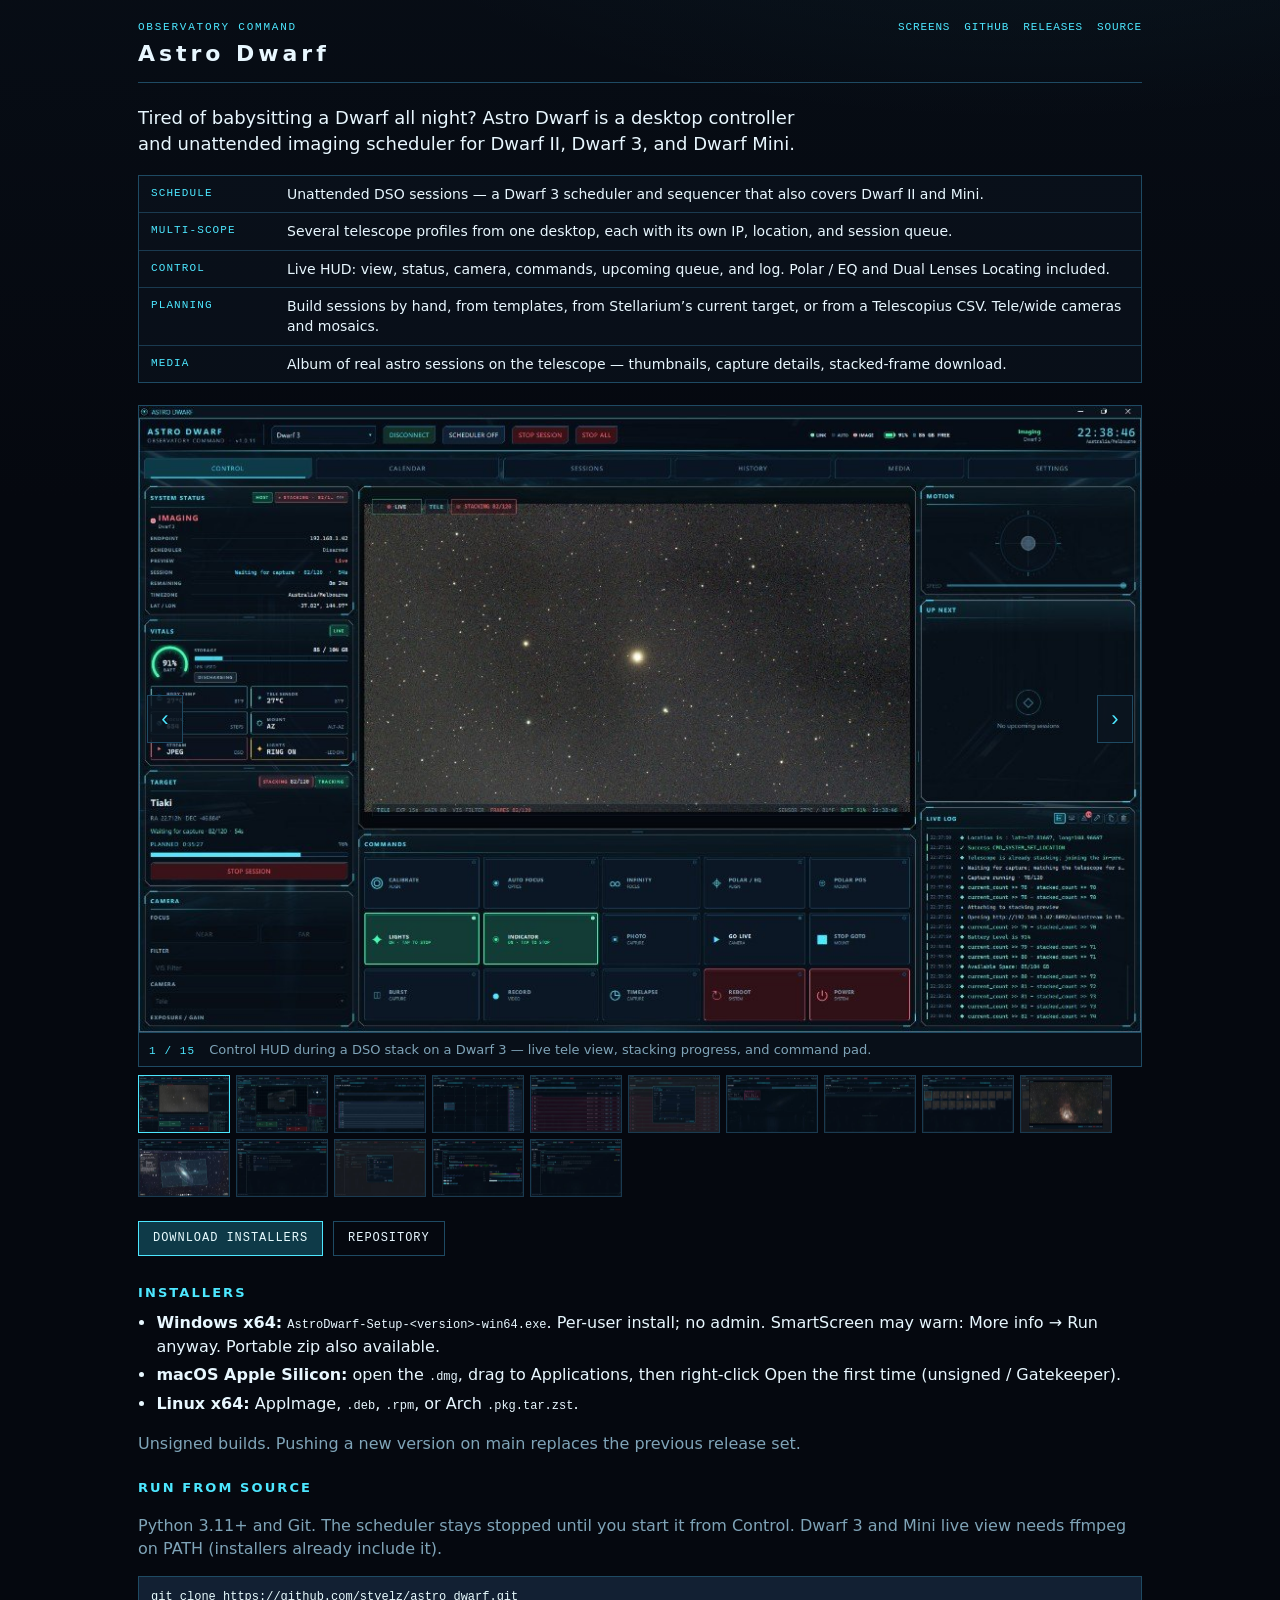
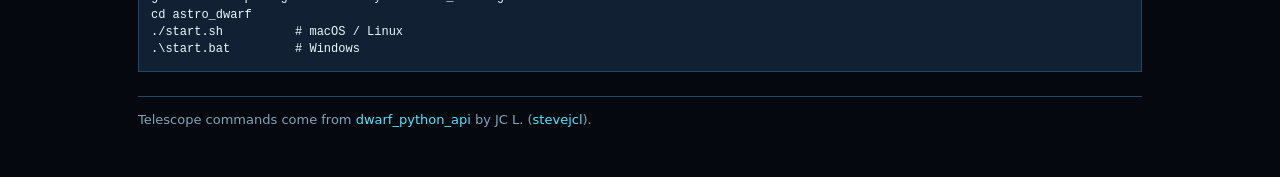
==== docs/index.html @ 0af1afd2 "Add a Sky page for Stellarium targeting and mosaic templates, and ship the 1.1.0 project site." ====
<!DOCTYPE html>
<html lang="en">
<head>
  <meta charset="utf-8">
  <meta name="viewport" content="width=device-width, initial-scale=1">
  <title>Astro Dwarf — Dwarf telescope scheduler</title>
  <meta name="description" content="Desktop scheduler and multi-telescope controller for Dwarf II, Dwarf 3, and Dwarf Mini. Unattended imaging, mosaics, Stellarium targeting, and live control from one HUD.">
  <link rel="stylesheet" href="site.css">
</head>
<body>
  <div class="wrap">
    <header>
      <div class="brand">
        <span class="kicker">Observatory command</span>
        <h1>Astro Dwarf</h1>
      </div>
      <nav>
        <a href="#screens">Screens</a>
        <a href="https://github.com/styelz/astro_dwarf">GitHub</a>
        <a href="https://github.com/styelz/astro_dwarf/releases/latest">Releases</a>
        <a href="https://github.com/styelz/astro_dwarf#run-from-source">Source</a>
      </nav>
    </header>

    <p class="pitch">Tired of babysitting a Dwarf all night? Astro Dwarf is a desktop controller and unattended imaging scheduler for Dwarf II, Dwarf 3, and Dwarf Mini.</p>

    <ul class="facts">
      <li><span class="label">Schedule</span><span>Unattended DSO sessions — a Dwarf 3 scheduler and sequencer that also covers Dwarf II and Mini.</span></li>
      <li><span class="label">Multi-scope</span><span>Several telescope profiles from one desktop, each with its own IP, location, and session queue.</span></li>
      <li><span class="label">Control</span><span>Live HUD: view, status, camera, commands, upcoming queue, and log. Polar / EQ and Dual Lenses Locating included.</span></li>
      <li><span class="label">Planning</span><span>Build sessions by hand, from templates, from Stellarium’s current target, or from a Telescopius CSV. Tele/wide cameras and mosaics.</span></li>
      <li><span class="label">Media</span><span>Album of real astro sessions on the telescope — thumbnails, capture details, stacked-frame download.</span></li>
    </ul>

    <figure class="slideshow" id="screens" aria-roledescription="carousel" aria-label="Astro Dwarf pages">
      <div class="stage">
        <img id="slide-img" src="screens/control.jpg" width="1024" height="640" alt="Astro Dwarf Control page during a DSO stack.">
        <button type="button" class="slide-btn prev" id="slide-prev" aria-label="Previous screenshot">‹</button>
        <button type="button" class="slide-btn next" id="slide-next" aria-label="Next screenshot">›</button>
      </div>
      <figcaption class="slide-meta">
        <span class="count" id="slide-count">1 / 15</span>
        <span id="slide-cap">Control HUD during a DSO stack on a Dwarf 3 — live tele view, stacking progress, and command pad.</span>
      </figcaption>
      <div class="thumbs" id="slide-thumbs" role="tablist" aria-label="Screenshot pages"></div>
    </figure>

    <div class="downloads">
      <a class="btn" href="https://github.com/styelz/astro_dwarf/releases/latest">Download installers</a>
      <a class="btn ghost" href="https://github.com/styelz/astro_dwarf">Repository</a>
    </div>

    <section>
      <h2>Installers</h2>
      <ul class="notes">
        <li><strong>Windows x64:</strong> <code>AstroDwarf-Setup-&lt;version&gt;-win64.exe</code>. Per-user install; no admin. SmartScreen may warn: More info → Run anyway. Portable zip also available.</li>
        <li><strong>macOS Apple Silicon:</strong> open the <code>.dmg</code>, drag to Applications, then right-click Open the first time (unsigned / Gatekeeper).</li>
        <li><strong>Linux x64:</strong> AppImage, <code>.deb</code>, <code>.rpm</code>, or Arch <code>.pkg.tar.zst</code>.</li>
      </ul>
      <p class="dim">Unsigned builds. Pushing a new version on main replaces the previous release set.</p>
    </section>

    <section>
      <h2>Run from source</h2>
      <p class="dim">Python 3.11+ and Git. The scheduler stays stopped until you start it from Control. Dwarf 3 and Mini live view needs ffmpeg on PATH (installers already include it).</p>
      <pre>git clone https://github.com/styelz/astro_dwarf.git
cd astro_dwarf
./start.sh          # macOS / Linux
.\start.bat         # Windows</pre>
    </section>

    <footer>
      Telescope commands come from <a href="https://github.com/stevejcl/dwarf_python_api">dwarf_python_api</a> by JC L. (<a href="https://github.com/stevejcl">stevejcl</a>).
    </footer>
  </div>
  <script src="slideshow.js"></script>
</body>
</html>
---- docs/site.css ----
:root {
  --window-base: hsl(222 50% 3.9%);
  --surface: hsl(211 49% 8.4%);
  --surface-high: hsl(215 48% 13.5%);
  --outline: hsl(202 54% 25.3%);
  --outline-soft: hsl(204 51% 20.8%);
  --text: hsl(201 100% 95.5%);
  --text-dim: hsl(201 29% 61%);
  --muted: hsl(204 26% 40%);
  --accent: hsl(188 100% 65.1%);
  --accent-soft: hsl(188 100% 95.5%);
  --fill: hsl(195 67% 17%);
}

* { box-sizing: border-box; }

html, body {
  margin: 0;
  min-height: 100%;
  background: var(--window-base);
  color: var(--text);
  font-family: "Segoe UI", system-ui, sans-serif;
  line-height: 1.45;
  overflow-x: hidden;
}

body {
  background-image:
    linear-gradient(180deg, hsl(211 49% 8.4% / 0.35), transparent 28%),
    radial-gradient(1200px 500px at 80% -10%, hsl(188 100% 65% / 0.08), transparent 60%);
}

a { color: var(--accent); text-decoration: none; }
a:hover { color: var(--accent-soft); text-decoration: underline; }
a:focus-visible {
  outline: 2px solid var(--accent);
  outline-offset: 2px;
}

.wrap {
  max-width: 1040px;
  width: 100%;
  margin: 0 auto;
  padding: 20px 18px 48px;
}

header {
  display: flex;
  flex-wrap: wrap;
  align-items: baseline;
  justify-content: space-between;
  gap: 8px 20px;
  border-bottom: 1px solid var(--outline);
  padding-bottom: 12px;
  margin-bottom: 22px;
}

.brand {
  display: flex;
  flex-direction: column;
  gap: 2px;
}

.brand h1 {
  margin: 0;
  font-size: 22px;
  letter-spacing: 0.18em;
  font-weight: 700;
}

.kicker {
  font-family: "Cascadia Mono", ui-monospace, "Segoe UI Mono", monospace;
  font-size: 11px;
  letter-spacing: 0.16em;
  color: var(--accent);
  text-transform: uppercase;
}

nav {
  display: flex;
  flex-wrap: wrap;
  gap: 14px;
  font-family: "Cascadia Mono", ui-monospace, "Segoe UI Mono", monospace;
  font-size: 11px;
  letter-spacing: 0.08em;
  text-transform: uppercase;
}

.pitch {
  font-size: 18px;
  max-width: 42rem;
  margin: 0 0 18px;
}

.facts {
  margin: 0 0 22px;
  padding: 0;
  list-style: none;
  border: 1px solid var(--outline);
  background: hsl(211 49% 8.4% / 0.55);
}

.facts li {
  display: grid;
  grid-template-columns: 7.5rem 1fr;
  gap: 10px 16px;
  padding: 8px 12px;
  border-top: 1px solid var(--outline-soft);
  font-size: 14px;
}

.facts li:first-child { border-top: 0; }

.facts dt, .facts .label {
  font-family: "Cascadia Mono", ui-monospace, "Segoe UI Mono", monospace;
  font-size: 11px;
  letter-spacing: 0.1em;
  text-transform: uppercase;
  color: var(--accent);
  padding-top: 2px;
}

.slideshow {
  margin: 0 0 22px;
}

.stage {
  position: relative;
  border: 1px solid var(--outline);
  background: var(--surface);
  overflow: hidden;
}

.stage img {
  display: block;
  width: 100%;
  height: auto;
  aspect-ratio: 1024 / 640;
  object-fit: contain;
  background: var(--window-base);
}

.slide-btn {
  position: absolute;
  top: 50%;
  transform: translateY(-50%);
  width: 36px;
  height: 48px;
  padding: 0;
  border: 1px solid var(--outline);
  background: hsl(211 49% 8.4% / 0.82);
  color: var(--accent);
  font-size: 22px;
  line-height: 1;
  cursor: pointer;
}

.slide-btn:hover,
.slide-btn:focus-visible {
  border-color: var(--accent);
  color: var(--accent-soft);
  background: var(--fill);
}

.slide-btn:focus-visible {
  outline: 2px solid var(--accent);
  outline-offset: 2px;
}

.slide-btn.prev { left: 8px; }
.slide-btn.next { right: 8px; }

.slide-meta {
  display: grid;
  grid-template-columns: auto 1fr;
  gap: 10px 14px;
  align-items: baseline;
  margin: 0;
  padding: 8px 10px 6px;
  border: 1px solid var(--outline);
  border-top: 0;
  background: hsl(211 49% 8.4% / 0.55);
  font-size: 13px;
  color: var(--text-dim);
}

.slide-meta .count {
  font-family: "Cascadia Mono", ui-monospace, "Segoe UI Mono", monospace;
  font-size: 11px;
  letter-spacing: 0.1em;
  text-transform: uppercase;
  color: var(--accent);
  white-space: nowrap;
}

.thumbs {
  display: flex;
  flex-wrap: wrap;
  gap: 6px;
  padding: 8px 0 2px;
}

.thumbs button {
  flex: 0 0 auto;
  width: 92px;
  padding: 0;
  border: 1px solid var(--outline-soft);
  background: var(--surface);
  cursor: pointer;
}

.thumbs button img {
  display: block;
  width: 90px;
  height: 56px;
  object-fit: cover;
}

.thumbs button[aria-selected="true"],
.thumbs button:hover,
.thumbs button:focus-visible {
  border-color: var(--accent);
}

.thumbs button:focus-visible {
  outline: 2px solid var(--accent);
  outline-offset: 2px;
}

.downloads {
  display: flex;
  flex-wrap: wrap;
  gap: 10px;
  margin: 0 0 28px;
}

.btn {
  display: inline-block;
  padding: 8px 14px;
  border: 1px solid var(--accent);
  background: var(--fill);
  color: var(--accent-soft);
  font-family: "Cascadia Mono", ui-monospace, "Segoe UI Mono", monospace;
  font-size: 12px;
  letter-spacing: 0.08em;
  text-transform: uppercase;
  text-decoration: none;
}

.btn:hover {
  color: var(--window-base);
  background: var(--accent);
  text-decoration: none;
}

.btn.ghost {
  background: transparent;
  border-color: var(--outline);
  color: var(--text);
}

.btn.ghost:hover {
  border-color: var(--accent);
  color: var(--accent-soft);
  background: var(--fill);
}

h2 {
  margin: 0 0 8px;
  font-size: 13px;
  letter-spacing: 0.16em;
  text-transform: uppercase;
  color: var(--accent);
  font-weight: 700;
}

section { margin-bottom: 24px; }

p, li { color: var(--text); }
.dim { color: var(--text-dim); }

pre, code {
  font-family: "Cascadia Mono", ui-monospace, "Segoe UI Mono", monospace;
  font-size: 12px;
}

pre {
  margin: 10px 0 0;
  padding: 12px;
  overflow-x: auto;
  border: 1px solid var(--outline);
  background: var(--surface-high);
  color: var(--accent-soft);
  white-space: pre;
}

ul.notes {
  margin: 0;
  padding-left: 1.15rem;
}

ul.notes li { margin: 0.35rem 0; }

footer {
  border-top: 1px solid var(--outline);
  padding-top: 14px;
  font-size: 13px;
  color: var(--text-dim);
}

@media (max-width: 720px) {
  .facts li { grid-template-columns: 1fr; gap: 2px; }
  .brand h1 { font-size: 18px; letter-spacing: 0.12em; }
  .pitch { font-size: 16px; }
  .slide-btn { width: 32px; height: 40px; }
  .thumbs button { width: 76px; }
  .thumbs button img { width: 74px; height: 46px; }
}
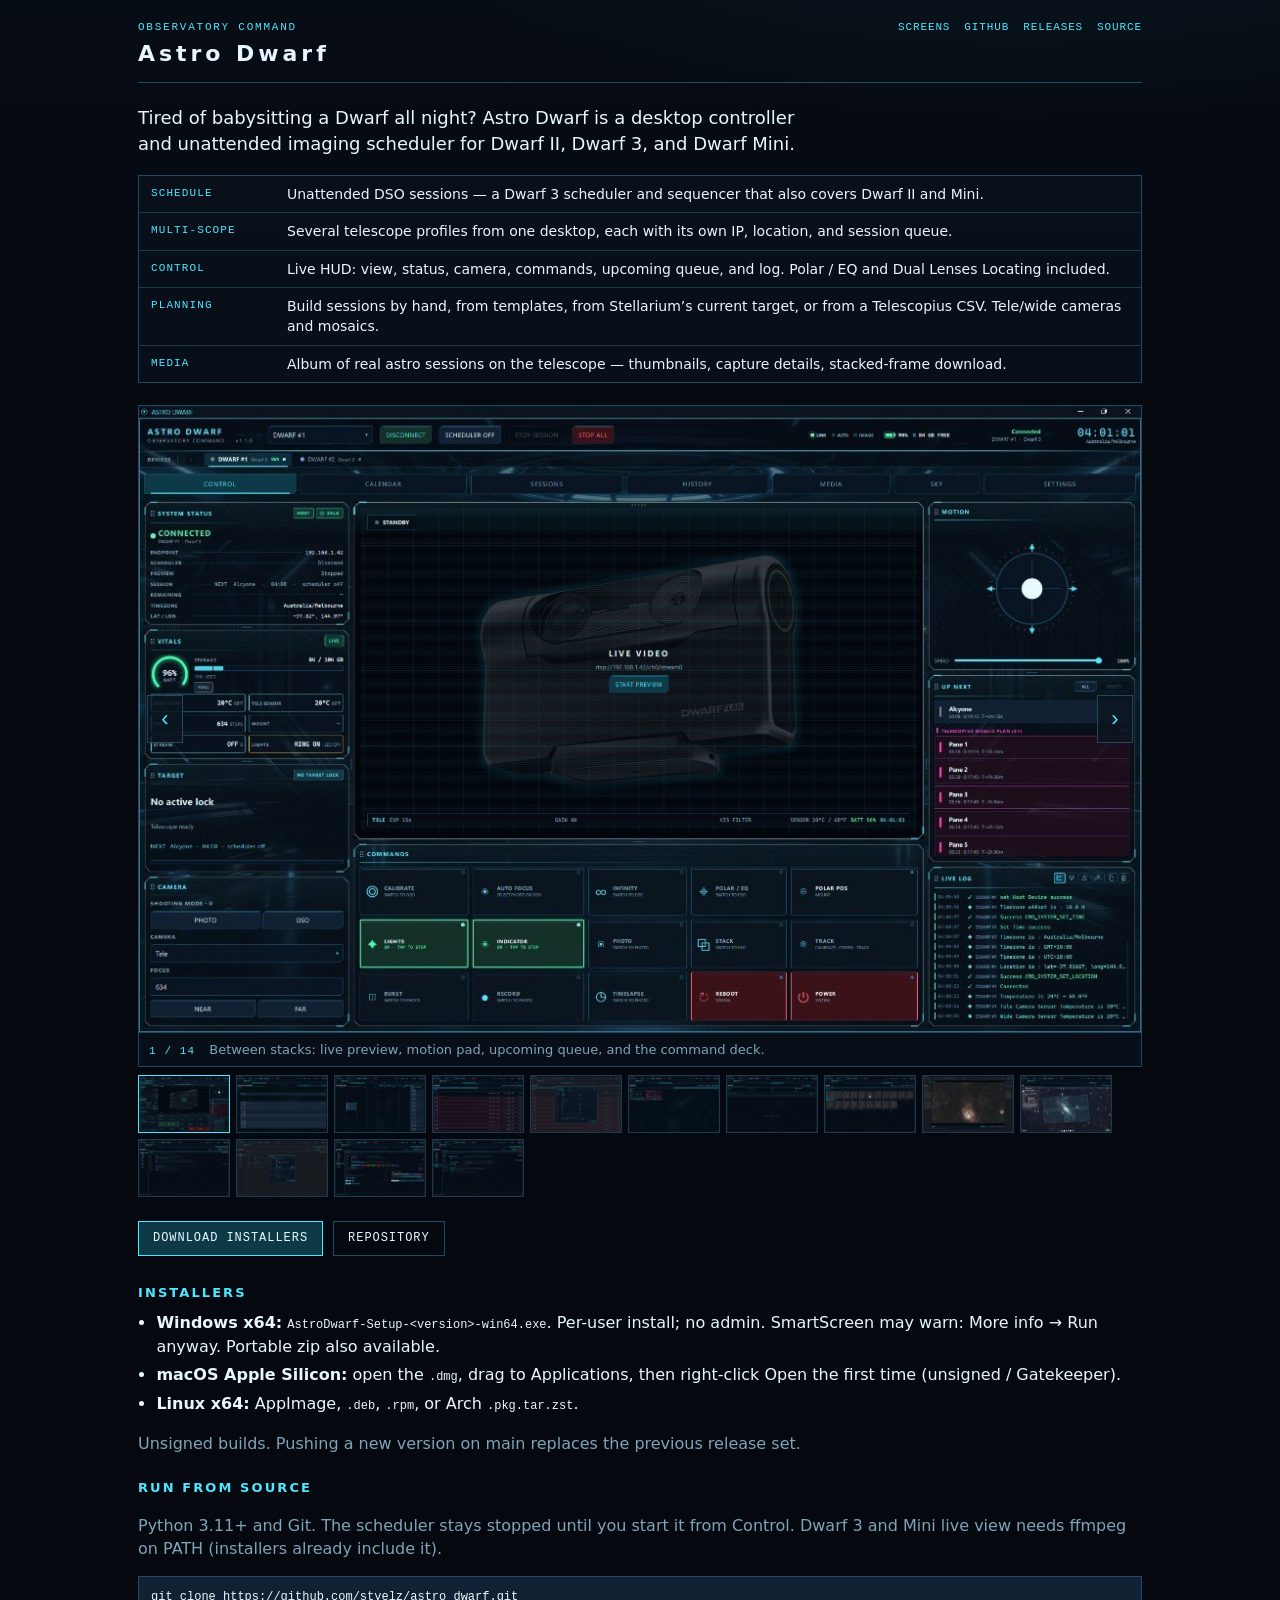
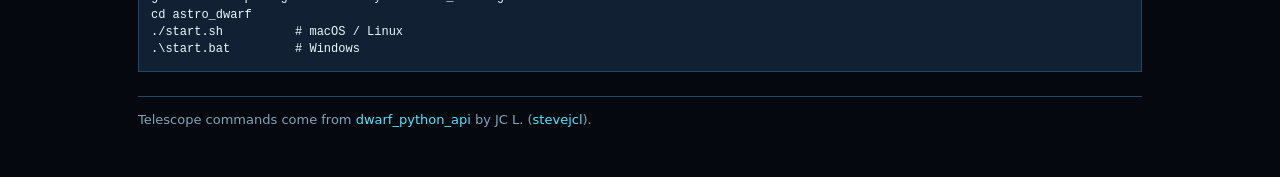
==== commit 59c1ad33: "Replace the outdated Control screenshot that opened the README tour and project-site slideshow." ====
--- a/docs/index.html
+++ b/docs/index.html
@@ -34,13 +34,13 @@
 
     <figure class="slideshow" id="screens" aria-roledescription="carousel" aria-label="Astro Dwarf pages">
       <div class="stage">
-        <img id="slide-img" src="screens/control.jpg" width="1024" height="640" alt="Astro Dwarf Control page during a DSO stack.">
+        <img id="slide-img" src="screens/control-live.jpg" width="1024" height="640" alt="Control page with live video ready, motion pad, upcoming mosaic panes, and command deck.">
         <button type="button" class="slide-btn prev" id="slide-prev" aria-label="Previous screenshot">‹</button>
         <button type="button" class="slide-btn next" id="slide-next" aria-label="Next screenshot">›</button>
       </div>
       <figcaption class="slide-meta">
-        <span class="count" id="slide-count">1 / 15</span>
-        <span id="slide-cap">Control HUD during a DSO stack on a Dwarf 3 — live tele view, stacking progress, and command pad.</span>
+        <span class="count" id="slide-count">1 / 14</span>
+        <span id="slide-cap">Between stacks: live preview, motion pad, upcoming queue, and the command deck.</span>
       </figcaption>
       <div class="thumbs" id="slide-thumbs" role="tablist" aria-label="Screenshot pages"></div>
     </figure>
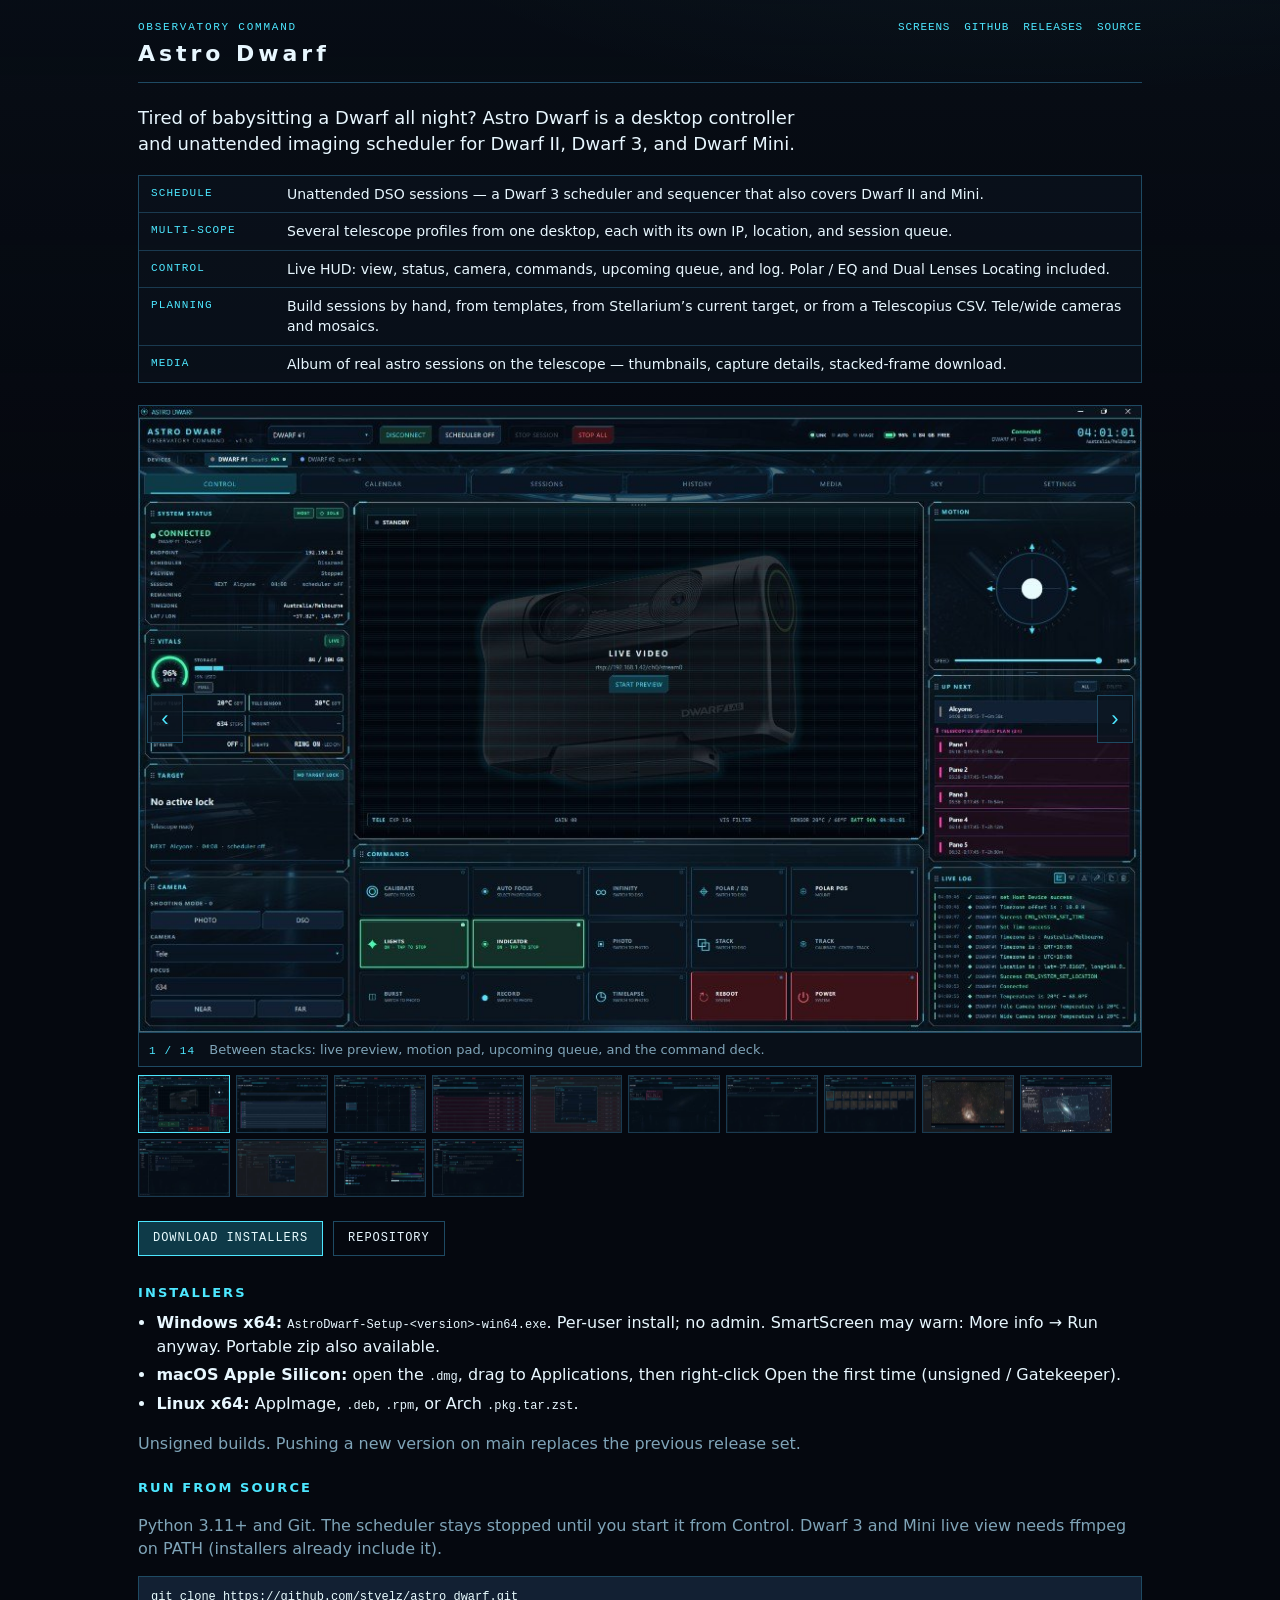
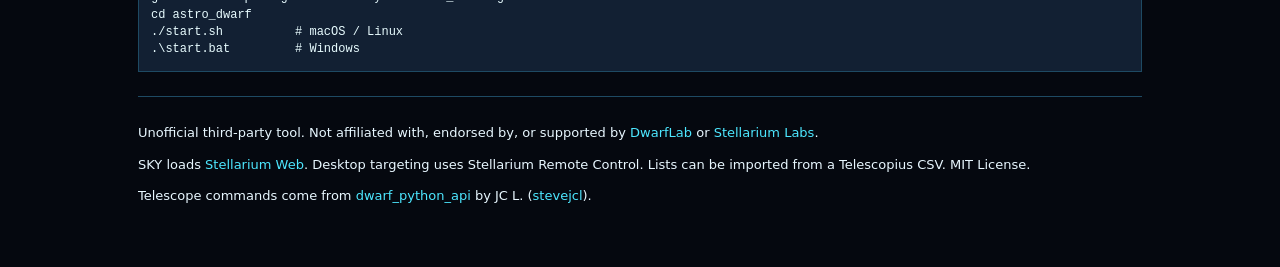
==== commit 7fd6114e: "Add an MIT license and unofficial DwarfLab and Stellarium attribution." ====
--- a/docs/index.html
+++ b/docs/index.html
@@ -70,7 +70,9 @@
     </section>
 
     <footer>
-      Telescope commands come from <a href="https://github.com/stevejcl/dwarf_python_api">dwarf_python_api</a> by JC L. (<a href="https://github.com/stevejcl">stevejcl</a>).
+      <p>Unofficial third-party tool. Not affiliated with, endorsed by, or supported by <a href="https://dwarflab.com/">DwarfLab</a> or <a href="https://stellarium-labs.com/">Stellarium Labs</a>.</p>
+      <p>SKY loads <a href="https://stellarium-web.org/">Stellarium Web</a>. Desktop targeting uses Stellarium Remote Control. Lists can be imported from a Telescopius CSV. MIT License.</p>
+      <p>Telescope commands come from <a href="https://github.com/stevejcl/dwarf_python_api">dwarf_python_api</a> by JC L. (<a href="https://github.com/stevejcl">stevejcl</a>).</p>
     </footer>
   </div>
   <script src="slideshow.js"></script>
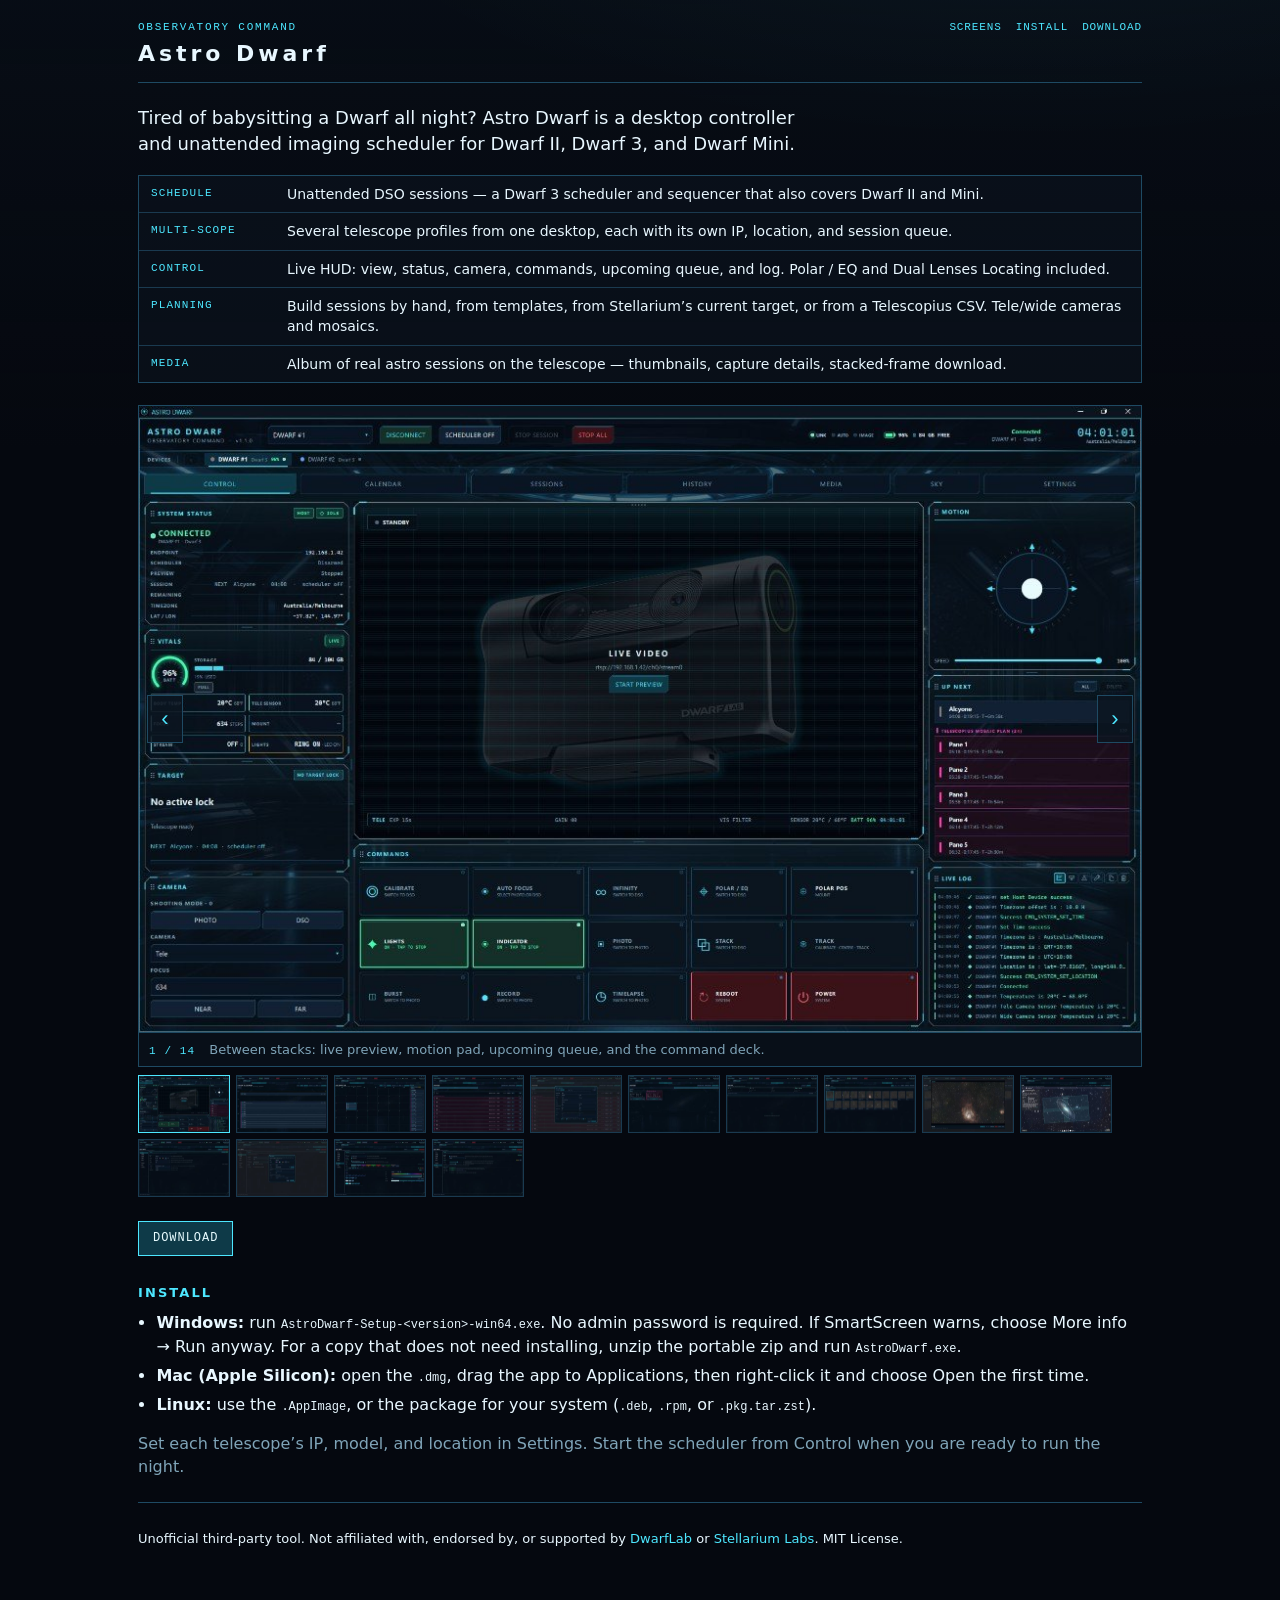
==== commit 33170601: "Ask for missing or off-temperature darks before calibration and GOTO, and finish a DWARF 3 dark run " ====
--- a/docs/index.html
+++ b/docs/index.html
@@ -16,9 +16,8 @@
       </div>
       <nav>
         <a href="#screens">Screens</a>
-        <a href="https://github.com/styelz/astro_dwarf">GitHub</a>
-        <a href="https://github.com/styelz/astro_dwarf/releases/latest">Releases</a>
-        <a href="https://github.com/styelz/astro_dwarf#run-from-source">Source</a>
+        <a href="#install">Install</a>
+        <a href="https://github.com/styelz/astro_dwarf/releases/latest">Download</a>
       </nav>
     </header>
 
@@ -46,33 +45,21 @@
     </figure>
 
     <div class="downloads">
-      <a class="btn" href="https://github.com/styelz/astro_dwarf/releases/latest">Download installers</a>
-      <a class="btn ghost" href="https://github.com/styelz/astro_dwarf">Repository</a>
+      <a class="btn" href="https://github.com/styelz/astro_dwarf/releases/latest">Download</a>
     </div>
 
-    <section>
-      <h2>Installers</h2>
+    <section id="install">
+      <h2>Install</h2>
       <ul class="notes">
-        <li><strong>Windows x64:</strong> <code>AstroDwarf-Setup-&lt;version&gt;-win64.exe</code>. Per-user install; no admin. SmartScreen may warn: More info → Run anyway. Portable zip also available.</li>
-        <li><strong>macOS Apple Silicon:</strong> open the <code>.dmg</code>, drag to Applications, then right-click Open the first time (unsigned / Gatekeeper).</li>
-        <li><strong>Linux x64:</strong> AppImage, <code>.deb</code>, <code>.rpm</code>, or Arch <code>.pkg.tar.zst</code>.</li>
+        <li><strong>Windows:</strong> run <code>AstroDwarf-Setup-&lt;version&gt;-win64.exe</code>. No admin password is required. If SmartScreen warns, choose More info → Run anyway. For a copy that does not need installing, unzip the portable zip and run <code>AstroDwarf.exe</code>.</li>
+        <li><strong>Mac (Apple Silicon):</strong> open the <code>.dmg</code>, drag the app to Applications, then right-click it and choose Open the first time.</li>
+        <li><strong>Linux:</strong> use the <code>.AppImage</code>, or the package for your system (<code>.deb</code>, <code>.rpm</code>, or <code>.pkg.tar.zst</code>).</li>
       </ul>
-      <p class="dim">Unsigned builds. Pushing a new version on main replaces the previous release set.</p>
-    </section>
-
-    <section>
-      <h2>Run from source</h2>
-      <p class="dim">Python 3.11+ and Git. The scheduler stays stopped until you start it from Control. Dwarf 3 and Mini live view needs ffmpeg on PATH (installers already include it).</p>
-      <pre>git clone https://github.com/styelz/astro_dwarf.git
-cd astro_dwarf
-./start.sh          # macOS / Linux
-.\start.bat         # Windows</pre>
+      <p class="dim">Set each telescope’s IP, model, and location in Settings. Start the scheduler from Control when you are ready to run the night.</p>
     </section>
 
     <footer>
-      <p>Unofficial third-party tool. Not affiliated with, endorsed by, or supported by <a href="https://dwarflab.com/">DwarfLab</a> or <a href="https://stellarium-labs.com/">Stellarium Labs</a>.</p>
-      <p>SKY loads <a href="https://stellarium-web.org/">Stellarium Web</a>. Desktop targeting uses Stellarium Remote Control. Lists can be imported from a Telescopius CSV. MIT License.</p>
-      <p>Telescope commands come from <a href="https://github.com/stevejcl/dwarf_python_api">dwarf_python_api</a> by JC L. (<a href="https://github.com/stevejcl">stevejcl</a>).</p>
+      <p>Unofficial third-party tool. Not affiliated with, endorsed by, or supported by <a href="https://dwarflab.com/">DwarfLab</a> or <a href="https://stellarium-labs.com/">Stellarium Labs</a>. MIT License.</p>
     </footer>
   </div>
   <script src="slideshow.js"></script>
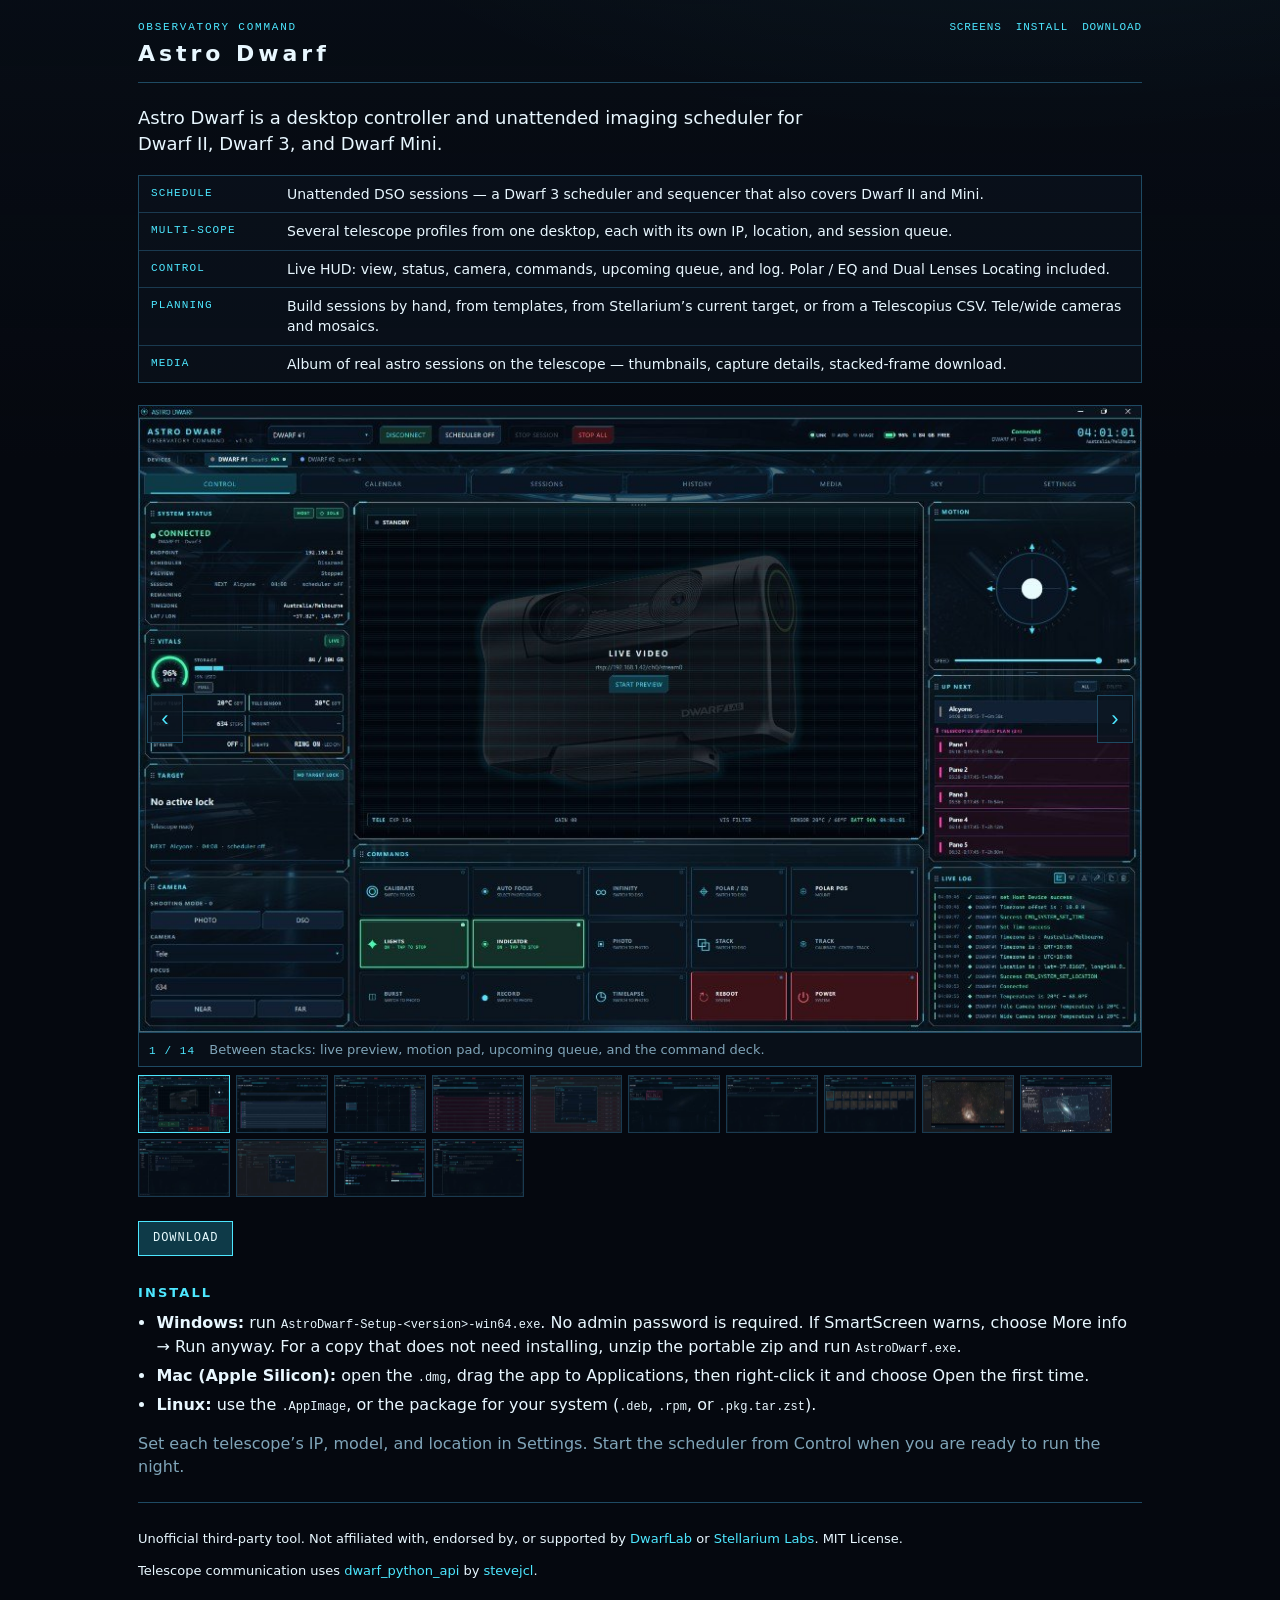
==== commit 94bc90ce: "Credit stevejcl for dwarf_python_api and reword the opening pitch." ====
--- a/docs/index.html
+++ b/docs/index.html
@@ -21,7 +21,7 @@
       </nav>
     </header>
 
-    <p class="pitch">Tired of babysitting a Dwarf all night? Astro Dwarf is a desktop controller and unattended imaging scheduler for Dwarf II, Dwarf 3, and Dwarf Mini.</p>
+    <p class="pitch">Astro Dwarf is a desktop controller and unattended imaging scheduler for Dwarf II, Dwarf 3, and Dwarf Mini.</p>
 
     <ul class="facts">
       <li><span class="label">Schedule</span><span>Unattended DSO sessions — a Dwarf 3 scheduler and sequencer that also covers Dwarf II and Mini.</span></li>
@@ -60,6 +60,7 @@
 
     <footer>
       <p>Unofficial third-party tool. Not affiliated with, endorsed by, or supported by <a href="https://dwarflab.com/">DwarfLab</a> or <a href="https://stellarium-labs.com/">Stellarium Labs</a>. MIT License.</p>
+      <p>Telescope communication uses <a href="https://github.com/stevejcl/dwarf_python_api">dwarf_python_api</a> by <a href="https://github.com/stevejcl">stevejcl</a>.</p>
     </footer>
   </div>
   <script src="slideshow.js"></script>
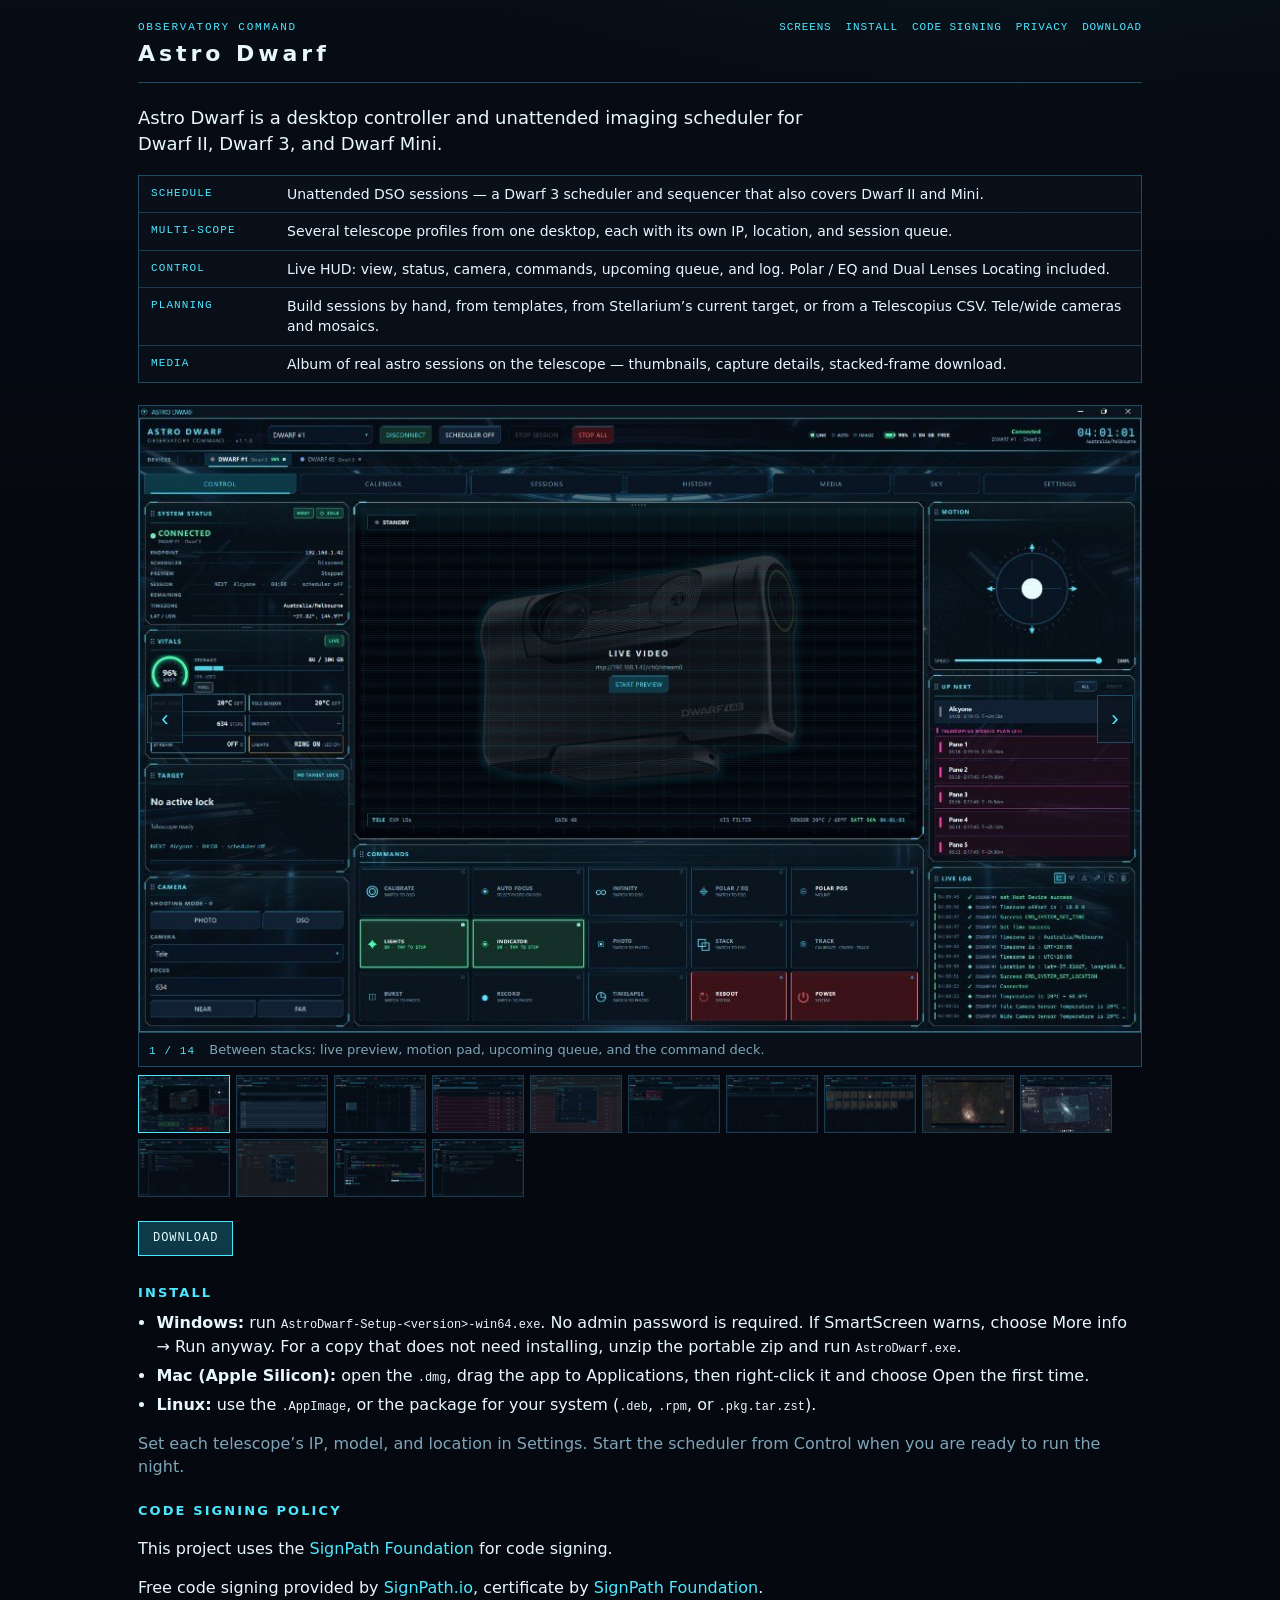
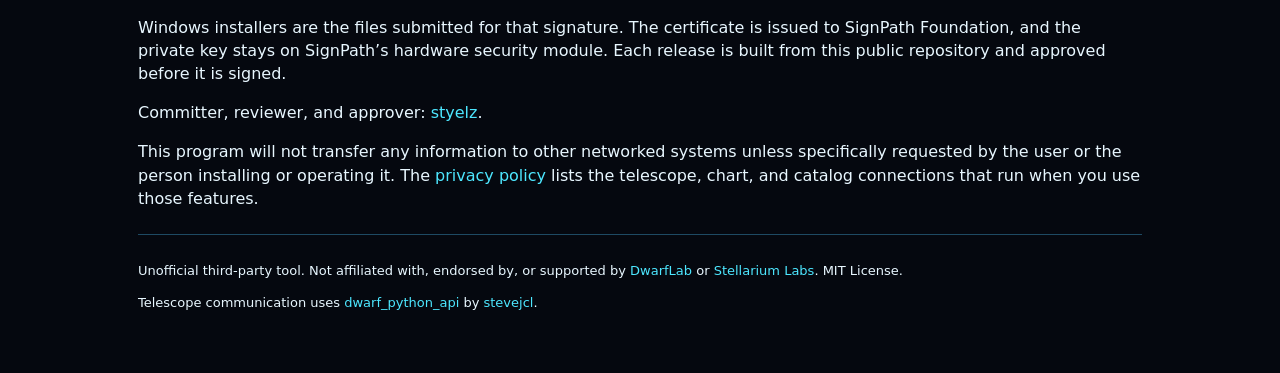
==== commit be8404e8: "docs: publish a privacy policy and SignPath code-signing notice. SignPath needs both on the project " ====
--- a/docs/index.html
+++ b/docs/index.html
@@ -17,6 +17,8 @@
       <nav>
         <a href="#screens">Screens</a>
         <a href="#install">Install</a>
+        <a href="#code-signing">Code signing</a>
+        <a href="https://github.com/styelz/astro_dwarf/blob/main/privacy.md">Privacy</a>
         <a href="https://github.com/styelz/astro_dwarf/releases/latest">Download</a>
       </nav>
     </header>
@@ -58,6 +60,15 @@
       <p class="dim">Set each telescope’s IP, model, and location in Settings. Start the scheduler from Control when you are ready to run the night.</p>
     </section>
 
+    <section id="code-signing">
+      <h2>Code signing policy</h2>
+      <p>This project uses the <a href="https://signpath.org/">SignPath Foundation</a> for code signing.</p>
+      <p>Free code signing provided by <a href="https://signpath.io">SignPath.io</a>, certificate by <a href="https://signpath.org/">SignPath Foundation</a>.</p>
+      <p>Windows installers are the files submitted for that signature. The certificate is issued to SignPath Foundation, and the private key stays on SignPath’s hardware security module. Each release is built from this public repository and approved before it is signed.</p>
+      <p>Committer, reviewer, and approver: <a href="https://github.com/styelz">styelz</a>.</p>
+      <p>This program will not transfer any information to other networked systems unless specifically requested by the user or the person installing or operating it. The <a href="https://github.com/styelz/astro_dwarf/blob/main/privacy.md">privacy policy</a> lists the telescope, chart, and catalog connections that run when you use those features.</p>
+    </section>
+
     <footer>
       <p>Unofficial third-party tool. Not affiliated with, endorsed by, or supported by <a href="https://dwarflab.com/">DwarfLab</a> or <a href="https://stellarium-labs.com/">Stellarium Labs</a>. MIT License.</p>
       <p>Telescope communication uses <a href="https://github.com/stevejcl/dwarf_python_api">dwarf_python_api</a> by <a href="https://github.com/stevejcl">stevejcl</a>.</p>
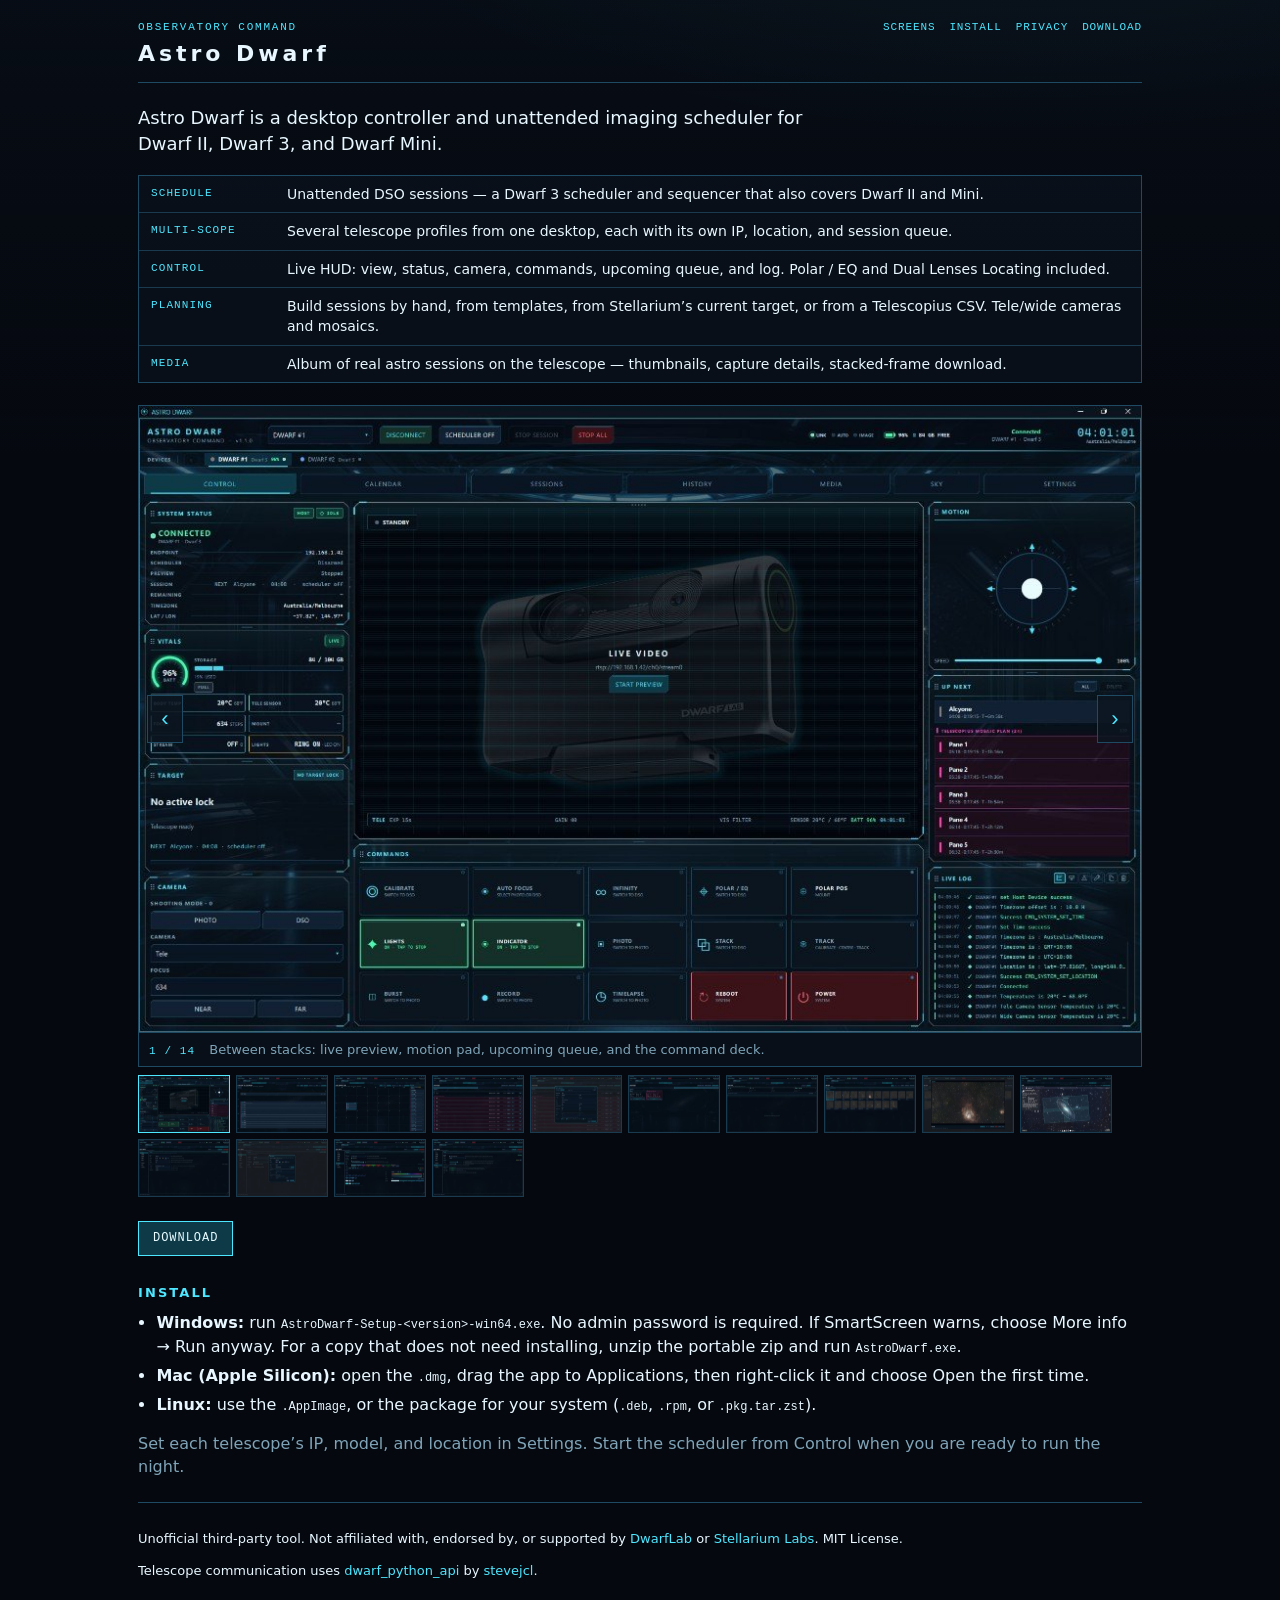
==== commit ce012b9e: "docs: drop the SignPath code-signing notice. The free certificate was not approved, so the home page" ====
--- a/docs/index.html
+++ b/docs/index.html
@@ -17,7 +17,6 @@
       <nav>
         <a href="#screens">Screens</a>
         <a href="#install">Install</a>
-        <a href="#code-signing">Code signing</a>
         <a href="https://github.com/styelz/astro_dwarf/blob/main/privacy.md">Privacy</a>
         <a href="https://github.com/styelz/astro_dwarf/releases/latest">Download</a>
       </nav>
@@ -60,15 +59,6 @@
       <p class="dim">Set each telescope’s IP, model, and location in Settings. Start the scheduler from Control when you are ready to run the night.</p>
     </section>
 
-    <section id="code-signing">
-      <h2>Code signing policy</h2>
-      <p>This project uses the <a href="https://signpath.org/">SignPath Foundation</a> for code signing.</p>
-      <p>Free code signing provided by <a href="https://signpath.io">SignPath.io</a>, certificate by <a href="https://signpath.org/">SignPath Foundation</a>.</p>
-      <p>Windows installers are the files submitted for that signature. The certificate is issued to SignPath Foundation, and the private key stays on SignPath’s hardware security module. Each release is built from this public repository and approved before it is signed.</p>
-      <p>Committer, reviewer, and approver: <a href="https://github.com/styelz">styelz</a>.</p>
-      <p>This program will not transfer any information to other networked systems unless specifically requested by the user or the person installing or operating it. The <a href="https://github.com/styelz/astro_dwarf/blob/main/privacy.md">privacy policy</a> lists the telescope, chart, and catalog connections that run when you use those features.</p>
-    </section>
-
     <footer>
       <p>Unofficial third-party tool. Not affiliated with, endorsed by, or supported by <a href="https://dwarflab.com/">DwarfLab</a> or <a href="https://stellarium-labs.com/">Stellarium Labs</a>. MIT License.</p>
       <p>Telescope communication uses <a href="https://github.com/stevejcl/dwarf_python_api">dwarf_python_api</a> by <a href="https://github.com/stevejcl">stevejcl</a>.</p>
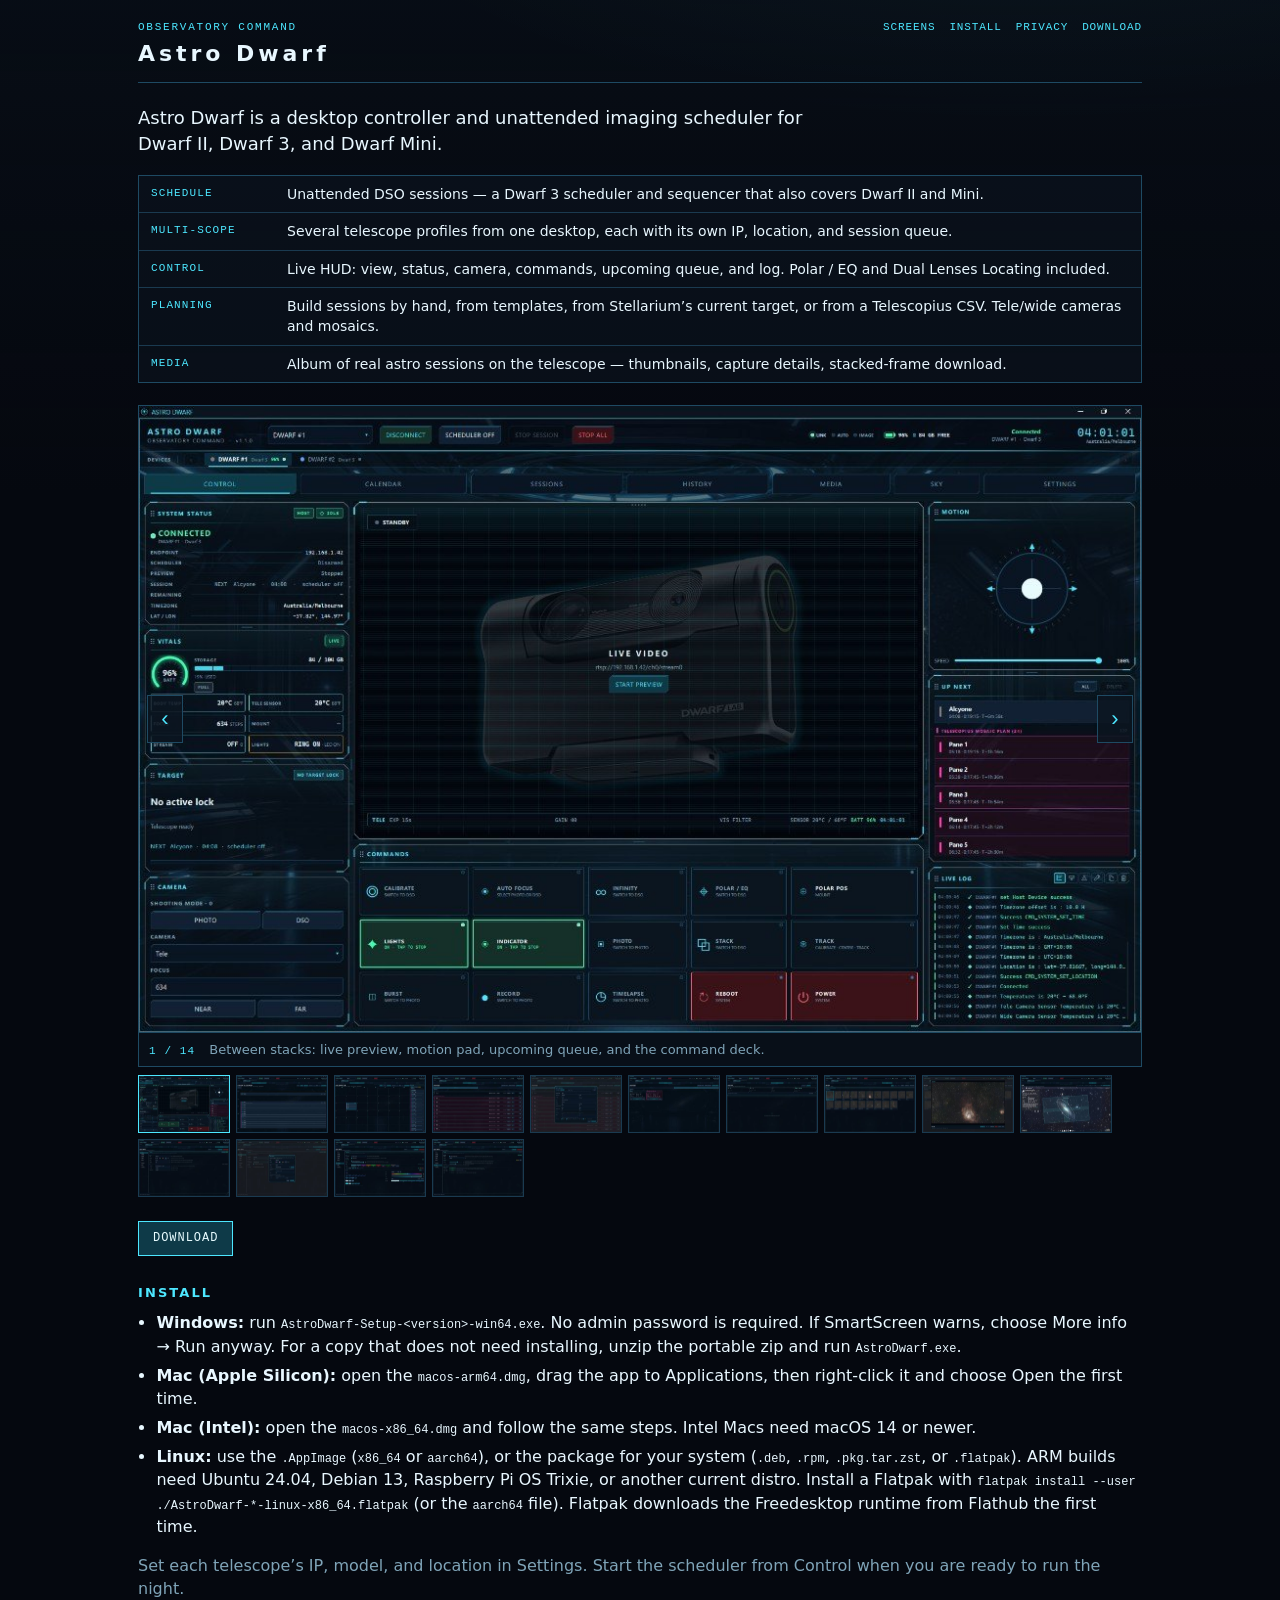
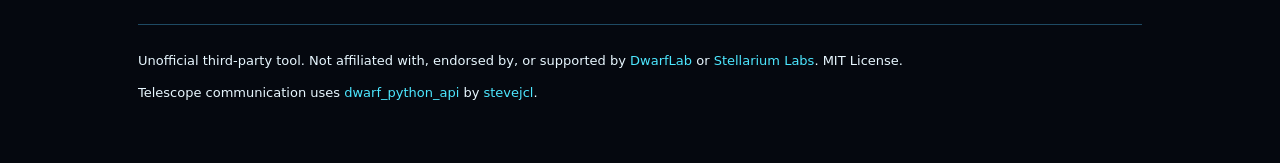
==== commit 51e1d1de: "feat: add Mac Intel, Linux ARM, and Flatpak release builds Ship the installers people still ask for " ====
--- a/docs/index.html
+++ b/docs/index.html
@@ -53,8 +53,9 @@
       <h2>Install</h2>
       <ul class="notes">
         <li><strong>Windows:</strong> run <code>AstroDwarf-Setup-&lt;version&gt;-win64.exe</code>. No admin password is required. If SmartScreen warns, choose More info → Run anyway. For a copy that does not need installing, unzip the portable zip and run <code>AstroDwarf.exe</code>.</li>
-        <li><strong>Mac (Apple Silicon):</strong> open the <code>.dmg</code>, drag the app to Applications, then right-click it and choose Open the first time.</li>
-        <li><strong>Linux:</strong> use the <code>.AppImage</code>, or the package for your system (<code>.deb</code>, <code>.rpm</code>, or <code>.pkg.tar.zst</code>).</li>
+        <li><strong>Mac (Apple Silicon):</strong> open the <code>macos-arm64.dmg</code>, drag the app to Applications, then right-click it and choose Open the first time.</li>
+        <li><strong>Mac (Intel):</strong> open the <code>macos-x86_64.dmg</code> and follow the same steps. Intel Macs need macOS 14 or newer.</li>
+        <li><strong>Linux:</strong> use the <code>.AppImage</code> (<code>x86_64</code> or <code>aarch64</code>), or the package for your system (<code>.deb</code>, <code>.rpm</code>, <code>.pkg.tar.zst</code>, or <code>.flatpak</code>). ARM builds need Ubuntu 24.04, Debian 13, Raspberry Pi OS Trixie, or another current distro. Install a Flatpak with <code>flatpak install --user ./AstroDwarf-*-linux-x86_64.flatpak</code> (or the <code>aarch64</code> file). Flatpak downloads the Freedesktop runtime from Flathub the first time.</li>
       </ul>
       <p class="dim">Set each telescope’s IP, model, and location in Settings. Start the scheduler from Control when you are ready to run the night.</p>
     </section>
